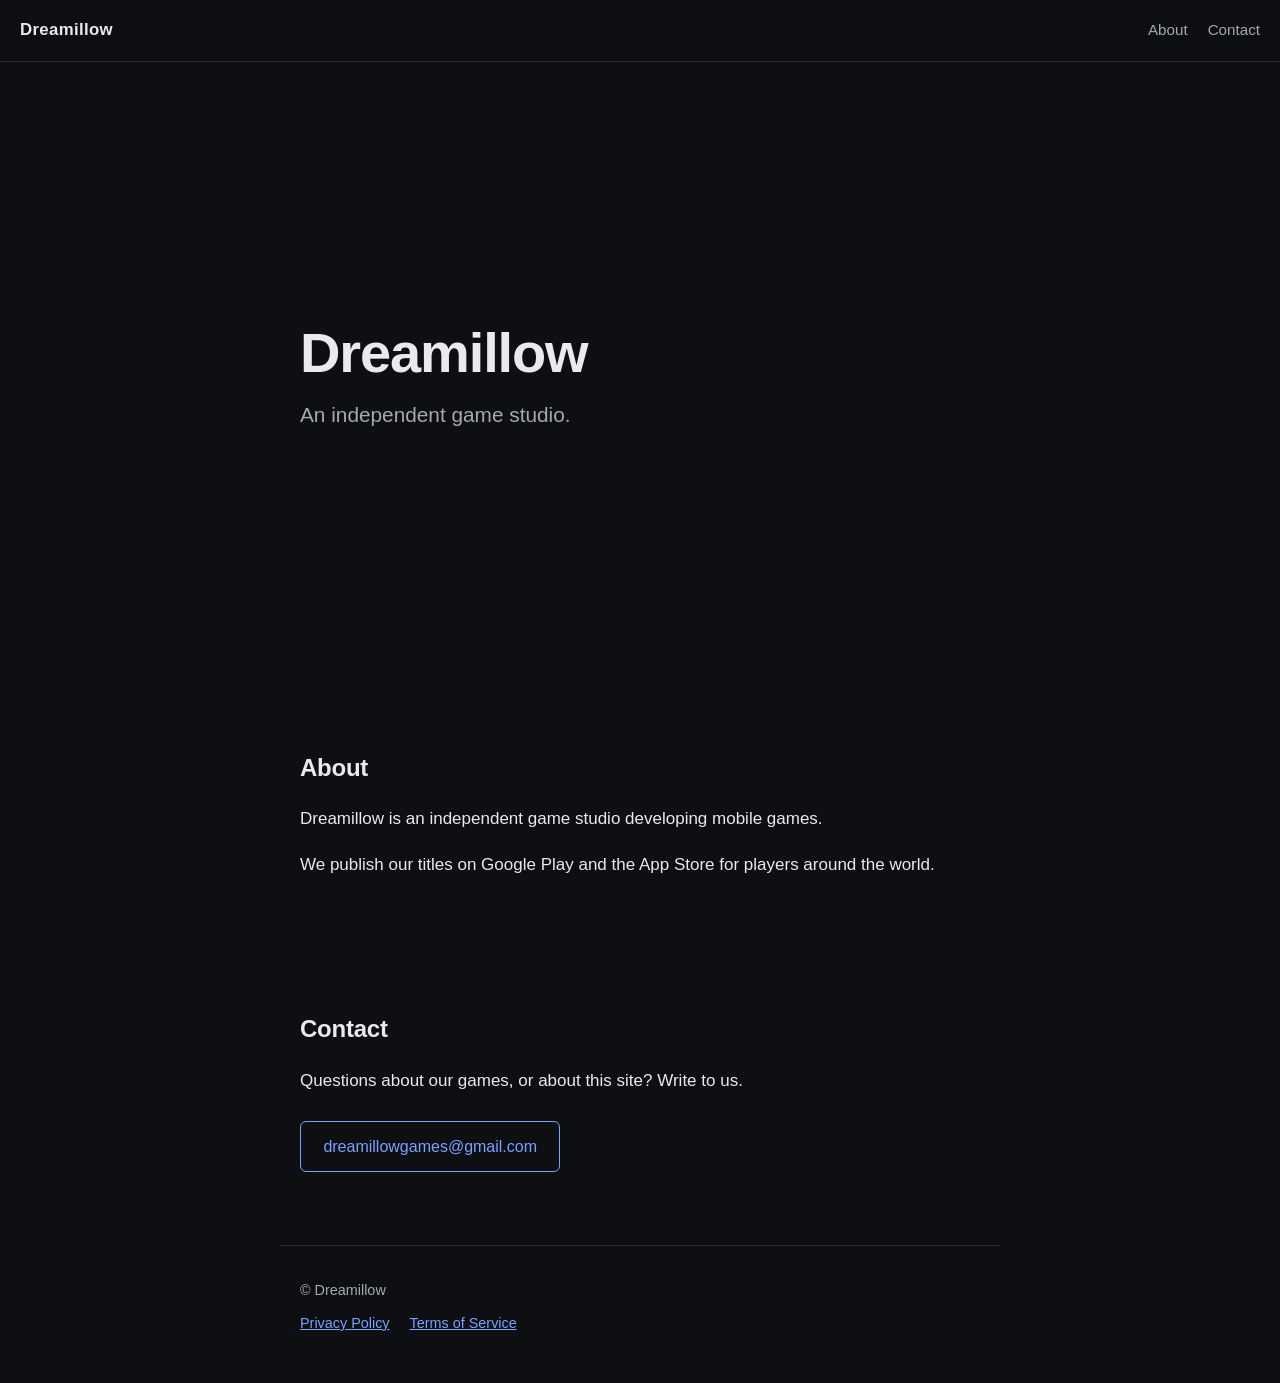
==== index.html @ 1600e008 "Add landing page, 404 page, and site checker" ====
<!DOCTYPE html>
<html lang="en">
<head>
<meta charset="utf-8">
<meta name="viewport" content="width=device-width, initial-scale=1">
<title>Dreamillow</title>
<meta name="description" content="Dreamillow is an independent game studio developing mobile games.">
<link rel="stylesheet" href="assets/style.css">
</head>
<body>

<header class="nav">
  <a class="wordmark" href="index.html">Dreamillow</a>
  <nav>
    <a href="#about">About</a>
    <a href="#contact">Contact</a>
  </nav>
</header>

<main>
  <section class="hero">
    <h1>Dreamillow</h1>
    <p>An independent game studio.</p>
  </section>

  <section class="section reveal" id="about">
    <h2>About</h2>
    <p>Dreamillow is an independent game studio developing mobile games.</p>
    <p>We publish our titles on Google Play and the App Store for players around the world.</p>
  </section>

  <section class="section reveal" id="contact">
    <h2>Contact</h2>
    <p>Questions about our games, or about this site? Write to us.</p>
    <p><a class="mail-button" href="mailto:dreamillowgames@gmail.com">dreamillowgames@gmail.com</a></p>
  </section>
</main>

<footer class="footer">
  <p>&copy; Dreamillow</p>
  <nav>
    <a href="privacy.html">Privacy Policy</a>
    <a href="terms.html">Terms of Service</a>
  </nav>
</footer>

<script src="assets/main.js"></script>
</body>
</html>
---- assets/style.css ----
:root {
  --bg: #0d0f12;
  --surface: #15181d;
  --text: #e8eaed;
  --muted: #a3a9b3;
  --accent: #7aa2ff;
  --line: #262b33;
  --measure: 720px;
}

*, *::before, *::after { box-sizing: border-box; }

html { scroll-behavior: smooth; }

body {
  margin: 0;
  background: var(--bg);
  color: var(--text);
  font-family: -apple-system, BlinkMacSystemFont, "Segoe UI", Roboto,
    "Helvetica Neue", Arial, sans-serif;
  font-size: 17px;
  line-height: 1.7;
  -webkit-text-size-adjust: 100%;
}

a { color: var(--accent); }

a:focus-visible, button:focus-visible {
  outline: 2px solid var(--accent);
  outline-offset: 3px;
}

/* ---------- nav ---------- */

.nav {
  position: sticky;
  top: 0;
  z-index: 10;
  display: flex;
  flex-wrap: wrap;
  gap: 0.5rem 1.5rem;
  align-items: baseline;
  justify-content: space-between;
  padding: 1rem 1.25rem;
  background: rgba(13, 15, 18, 0.9);
  border-bottom: 1px solid var(--line);
}

.wordmark {
  font-weight: 700;
  font-size: 1.05rem;
  letter-spacing: 0.02em;
  color: var(--text);
  text-decoration: none;
}

.nav nav { display: flex; gap: 1.25rem; }

.nav nav a {
  color: var(--muted);
  text-decoration: none;
  font-size: 0.95rem;
}

.nav nav a:hover { color: var(--text); }

/* ---------- layout ---------- */

.hero, .section, .prose {
  max-width: var(--measure);
  margin: 0 auto;
  padding: 0 1.25rem;
}

.hero {
  min-height: 70vh;
  display: flex;
  flex-direction: column;
  justify-content: center;
  padding-top: 3rem;
  padding-bottom: 3rem;
}

.hero h1 {
  margin: 0 0 0.75rem;
  font-size: clamp(2.25rem, 8vw, 3.5rem);
  line-height: 1.15;
  letter-spacing: -0.02em;
}

.hero p {
  margin: 0;
  color: var(--muted);
  font-size: clamp(1.05rem, 3.5vw, 1.3rem);
}

.section { padding-top: 3.5rem; padding-bottom: 3.5rem; }

.section h2 {
  margin: 0 0 1rem;
  font-size: 1.5rem;
  letter-spacing: -0.01em;
}

.mail-button {
  display: inline-block;
  margin-top: 0.5rem;
  padding: 0.7rem 1.4rem;
  border: 1px solid var(--accent);
  border-radius: 6px;
  color: var(--accent);
  text-decoration: none;
  font-size: 1rem;
}

.mail-button:hover { background: var(--surface); }

/* ---------- legal pages ---------- */

.prose { padding-top: 3rem; padding-bottom: 4rem; }

.prose h1 {
  font-size: 1.9rem;
  line-height: 1.25;
  margin: 0 0 2rem;
}

.prose h2 {
  font-size: 1.25rem;
  margin: 2.5rem 0 0.75rem;
  padding-top: 1.25rem;
  border-top: 1px solid var(--line);
}

.prose p { margin: 0 0 1rem; }

.prose ul { margin: 0 0 1.25rem; padding-left: 1.4rem; }

.prose li { margin-bottom: 0.4rem; }

/* ---------- footer ---------- */

.footer {
  max-width: var(--measure);
  margin: 0 auto;
  padding: 2rem 1.25rem 3rem;
  border-top: 1px solid var(--line);
  color: var(--muted);
  font-size: 0.9rem;
}

.footer p { margin: 0 0 0.5rem; }

.footer nav { display: flex; flex-wrap: wrap; gap: 1.25rem; }

/* ---------- scroll reveal ---------- */
/* Hidden only when main.js has run, so no-JS visitors still see everything. */

.js .reveal {
  opacity: 0;
  transform: translateY(16px);
  transition: opacity 0.5s ease, transform 0.5s ease;
}

.js .reveal.is-visible {
  opacity: 1;
  transform: none;
}

@media (prefers-reduced-motion: reduce) {
  html { scroll-behavior: auto; }
  .js .reveal {
    opacity: 1;
    transform: none;
    transition: none;
  }
}
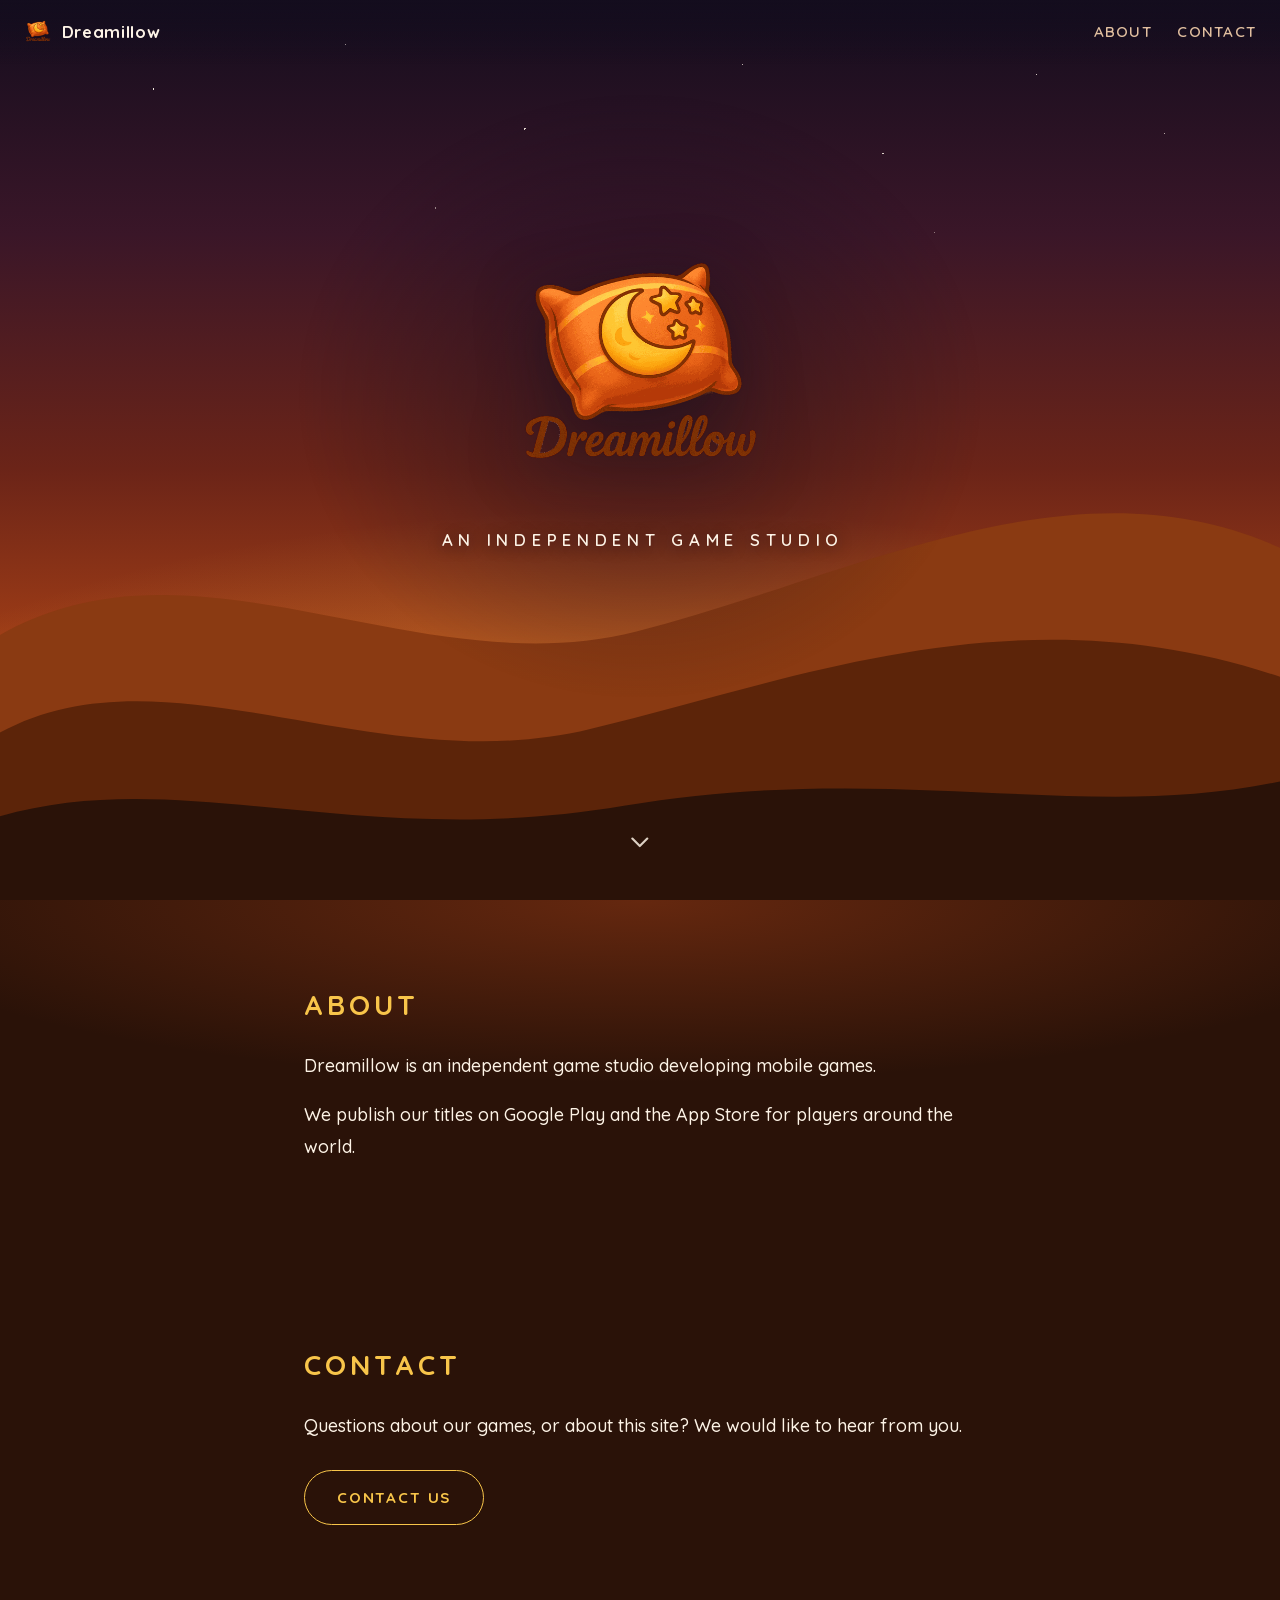
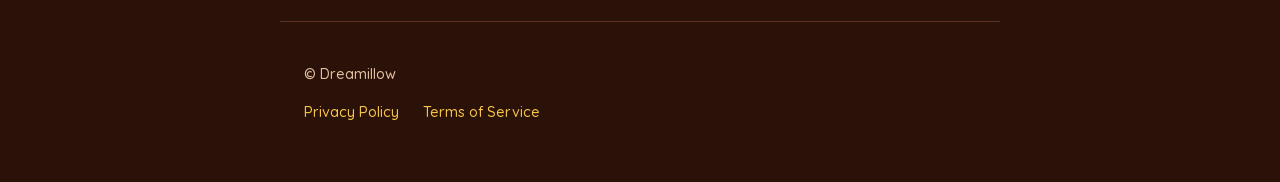
==== commit 75c56361: "Redesign the site around the Dreamillow logo Replace the cold dark theme with a warm dusk palette sa" ====
--- a/index.html
+++ b/index.html
@@ -5,13 +5,20 @@
 <meta name="viewport" content="width=device-width, initial-scale=1">
 <title>Dreamillow</title>
 <meta name="description" content="Dreamillow is an independent game studio developing mobile games.">
-<link rel="stylesheet" href="assets/style.css">
+<meta name="theme-color" content="#140d1e">
+<link rel="icon" href="/assets/icon.png" type="image/png">
+<link rel="apple-touch-icon" href="/assets/dreamillow.png">
+<link rel="preload" href="/assets/fonts/quicksand-latin.woff2" as="font" type="font/woff2" crossorigin>
+<link rel="stylesheet" href="/assets/style.css">
 </head>
 <body>
 
 <header class="nav">
-  <a class="wordmark" href="index.html">Dreamillow</a>
-  <nav>
+  <a class="wordmark" href="/index.html">
+    <img src="/assets/icon.png" alt="" width="28" height="28">
+    <span>Dreamillow</span>
+  </a>
+  <nav aria-label="Main">
     <a href="#about">About</a>
     <a href="#contact">Contact</a>
   </nav>
@@ -19,31 +26,62 @@
 
 <main>
   <section class="hero">
-    <h1>Dreamillow</h1>
-    <p>An independent game studio.</p>
+    <div class="sky" aria-hidden="true"></div>
+
+    <div class="dunes" aria-hidden="true">
+      <div class="dune dune-far" data-speed="0.10">
+        <svg viewBox="0 0 1440 320" preserveAspectRatio="none" focusable="false">
+          <path d="M0,168 C220,104 470,198 716,166 C962,134 1206,64 1440,118 L1440,320 L0,320 Z"/>
+        </svg>
+      </div>
+      <div class="dune dune-mid" data-speed="0.20">
+        <svg viewBox="0 0 1440 320" preserveAspectRatio="none" focusable="false">
+          <path d="M0,224 C186,172 424,252 664,222 C904,192 1148,142 1440,192 L1440,320 L0,320 Z"/>
+        </svg>
+      </div>
+      <div class="dune dune-near" data-speed="0.34">
+        <svg viewBox="0 0 1440 320" preserveAspectRatio="none" focusable="false">
+          <path d="M0,272 C204,242 402,292 702,266 C1002,240 1222,276 1440,252 L1440,320 L0,320 Z"/>
+        </svg>
+      </div>
+    </div>
+
+    <div class="hero-inner">
+      <h1><img class="hero-logo" src="/assets/dreamillow.png" alt="Dreamillow" width="512" height="512"></h1>
+      <p class="tagline">An independent game studio</p>
+    </div>
+
+    <a class="scroll-cue" href="#about" aria-label="Scroll to About">
+      <svg viewBox="0 0 24 24" aria-hidden="true" focusable="false">
+        <path d="M5 9l7 7 7-7" fill="none" stroke="currentColor" stroke-width="2"
+              stroke-linecap="round" stroke-linejoin="round"/>
+      </svg>
+    </a>
   </section>
 
-  <section class="section reveal" id="about">
-    <h2>About</h2>
-    <p>Dreamillow is an independent game studio developing mobile games.</p>
-    <p>We publish our titles on Google Play and the App Store for players around the world.</p>
-  </section>
+  <div class="ground">
+    <section class="section reveal" id="about">
+      <h2>About</h2>
+      <p>Dreamillow is an independent game studio developing mobile games.</p>
+      <p>We publish our titles on Google Play and the App Store for players around the world.</p>
+    </section>
 
-  <section class="section reveal" id="contact">
-    <h2>Contact</h2>
-    <p>Questions about our games, or about this site? Write to us.</p>
-    <p><a class="mail-button" href="mailto:dreamillowgames@gmail.com">dreamillowgames@gmail.com</a></p>
-  </section>
+    <section class="section reveal" id="contact">
+      <h2>Contact</h2>
+      <p>Questions about our games, or about this site? We would like to hear from you.</p>
+      <p><a class="mail-button" href="mailto:dreamillowgames@gmail.com">Contact us</a></p>
+    </section>
+  </div>
 </main>
 
 <footer class="footer">
   <p>&copy; Dreamillow</p>
-  <nav>
-    <a href="privacy.html">Privacy Policy</a>
-    <a href="terms.html">Terms of Service</a>
+  <nav aria-label="Legal">
+    <a href="/privacy.html">Privacy Policy</a>
+    <a href="/terms.html">Terms of Service</a>
   </nav>
 </footer>
 
-<script src="assets/main.js"></script>
+<script src="/assets/main.js"></script>
 </body>
 </html>
--- a/assets/style.css
+++ b/assets/style.css
@@ -1,165 +1,409 @@
+/* Quicksand — SIL Open Font License 1.1, see assets/fonts/OFL.txt
+   Variable latin subset: one file covers every weight we use. */
+@font-face {
+  font-family: "Quicksand";
+  font-style: normal;
+  font-weight: 300 700;
+  font-display: swap;
+  src: url("/assets/fonts/quicksand-latin.woff2") format("woff2");
+  unicode-range: U+0000-00FF, U+0131, U+0152-0153, U+02BB-02BC, U+02C6, U+02DA,
+    U+02DC, U+0304, U+0308, U+0329, U+2000-206F, U+20AC, U+2122, U+2191, U+2193,
+    U+2212, U+2215, U+FEFF, U+FFFD;
+}
+
 :root {
-  --bg: #0d0f12;
-  --surface: #15181d;
-  --text: #e8eaed;
-  --muted: #a3a9b3;
-  --accent: #7aa2ff;
-  --line: #262b33;
+  /* dusk palette, sampled from the logo */
+  --night: #140d1e;
+  --dusk: #3a1628;
+  --ember: #a03d16;
+  --flame: #e8722b;
+  --amber: #f8c54a;
+
+  --deep: #2a1208;
+  --surface: #3a1a0d;
+  --line: #5c3320;
+
+  --sand: #fdf3e6;
+  --muted: #e2c0a0;
+
+  --dune-far: #8a3a12;
+  --dune-mid: #5c2409;
+  --dune-near: #2a1208;
+
   --measure: 720px;
+  --nav-h: 4rem;
 }
 
 *, *::before, *::after { box-sizing: border-box; }
 
-html { scroll-behavior: smooth; }
+html {
+  scroll-behavior: smooth;
+  background: var(--night);
+}
 
 body {
   margin: 0;
-  background: var(--bg);
-  color: var(--text);
-  font-family: -apple-system, BlinkMacSystemFont, "Segoe UI", Roboto,
+  background: var(--deep);
+  color: var(--sand);
+  font-family: "Quicksand", -apple-system, BlinkMacSystemFont, "Segoe UI", Roboto,
     "Helvetica Neue", Arial, sans-serif;
-  font-size: 17px;
-  line-height: 1.7;
+  font-size: 18px;
+  font-weight: 500;
+  line-height: 1.8;
   -webkit-text-size-adjust: 100%;
-}
-
-a { color: var(--accent); }
-
-a:focus-visible, button:focus-visible {
-  outline: 2px solid var(--accent);
+  overflow-x: hidden;
+}
+
+a { color: var(--amber); }
+
+a:focus-visible,
+button:focus-visible,
+.table-wrap:focus-visible {
+  outline: 2px solid var(--amber);
   outline-offset: 3px;
-}
+  border-radius: 4px;
+}
+
+img { max-width: 100%; height: auto; }
 
 /* ---------- nav ---------- */
 
 .nav {
-  position: sticky;
+  position: fixed;
   top: 0;
+  left: 0;
+  right: 0;
   z-index: 10;
   display: flex;
   flex-wrap: wrap;
   gap: 0.5rem 1.5rem;
-  align-items: baseline;
+  align-items: center;
   justify-content: space-between;
-  padding: 1rem 1.25rem;
-  background: rgba(13, 15, 18, 0.9);
-  border-bottom: 1px solid var(--line);
+  min-height: var(--nav-h);
+  padding: 0.75rem 1.5rem;
+  background: linear-gradient(to bottom, rgba(20, 13, 30, 0.92), rgba(20, 13, 30, 0));
 }
 
 .wordmark {
+  display: inline-flex;
+  align-items: center;
+  gap: 0.6rem;
   font-weight: 700;
   font-size: 1.05rem;
-  letter-spacing: 0.02em;
-  color: var(--text);
+  letter-spacing: 0.04em;
+  color: var(--sand);
   text-decoration: none;
 }
 
-.nav nav { display: flex; gap: 1.25rem; }
+.wordmark img { width: 28px; height: 28px; }
+
+.nav nav { display: flex; gap: 1.6rem; }
 
 .nav nav a {
   color: var(--muted);
   text-decoration: none;
   font-size: 0.95rem;
-}
-
-.nav nav a:hover { color: var(--text); }
-
-/* ---------- layout ---------- */
-
-.hero, .section, .prose {
+  font-weight: 600;
+  letter-spacing: 0.08em;
+  text-transform: uppercase;
+  transition: color 0.25s ease;
+}
+
+.nav nav a:hover { color: var(--sand); }
+
+/* ---------- hero ---------- */
+
+.hero {
+  position: relative;
+  min-height: 100vh;
+  min-height: 100svh;
+  display: flex;
+  flex-direction: column;
+  align-items: center;
+  justify-content: center;
+  overflow: hidden;
+  isolation: isolate;
+}
+
+.sky {
+  position: absolute;
+  inset: 0;
+  z-index: -2;
+  background:
+    radial-gradient(120% 70% at 50% 100%, rgba(248, 197, 74, 0.55) 0%, rgba(248, 197, 74, 0) 62%),
+    linear-gradient(to bottom,
+      var(--night) 0%,
+      var(--dusk) 26%,
+      #6b2418 52%,
+      var(--ember) 72%,
+      var(--flame) 88%,
+      var(--amber) 100%);
+}
+
+/* stars: fixed positions, confined to the dark upper sky */
+.sky::before {
+  content: "";
+  position: absolute;
+  inset: 0 0 45% 0;
+  background-image:
+    radial-gradient(1.6px 1.6px at 12% 18%, rgba(253, 243, 230, 0.95) 50%, transparent 51%),
+    radial-gradient(1.3px 1.3px at 27% 9%, rgba(253, 243, 230, 0.75) 50%, transparent 51%),
+    radial-gradient(1.8px 1.8px at 41% 26%, rgba(253, 243, 230, 0.9) 50%, transparent 51%),
+    radial-gradient(1.2px 1.2px at 58% 13%, rgba(253, 243, 230, 0.7) 50%, transparent 51%),
+    radial-gradient(1.7px 1.7px at 69% 31%, rgba(253, 243, 230, 0.85) 50%, transparent 51%),
+    radial-gradient(1.4px 1.4px at 81% 15%, rgba(253, 243, 230, 0.8) 50%, transparent 51%),
+    radial-gradient(1.1px 1.1px at 91% 27%, rgba(253, 243, 230, 0.65) 50%, transparent 51%),
+    radial-gradient(1.5px 1.5px at 34% 42%, rgba(253, 243, 230, 0.55) 50%, transparent 51%),
+    radial-gradient(1.2px 1.2px at 73% 47%, rgba(253, 243, 230, 0.45) 50%, transparent 51%);
+  -webkit-mask-image: linear-gradient(to bottom, #000 55%, transparent 100%);
+  mask-image: linear-gradient(to bottom, #000 55%, transparent 100%);
+  animation: twinkle 6s ease-in-out infinite alternate;
+}
+
+@keyframes twinkle {
+  from { opacity: 0.55; }
+  to { opacity: 1; }
+}
+
+.dunes {
+  position: absolute;
+  inset: auto 0 0 0;
+  z-index: -1;
+  height: 62%;
+  pointer-events: none;
+}
+
+.dune {
+  position: absolute;
+  inset: 0;
+  will-change: transform;
+}
+
+.dune svg { position: absolute; inset: 0; width: 100%; height: 100%; }
+
+.dune-far svg path { fill: var(--dune-far); }
+.dune-mid svg path { fill: var(--dune-mid); }
+.dune-near svg path { fill: var(--dune-near); }
+
+.hero-inner {
+  position: relative;
+  text-align: center;
+  padding: 0 1.5rem;
+  margin-bottom: 12vh;
+}
+
+/* Soft vignette behind the hero copy. The sky brightens towards the horizon,
+   so without this the tagline's contrast depends on viewport height. */
+.hero-inner::before {
+  content: "";
+  position: absolute;
+  left: 50%;
+  top: 50%;
+  width: 150%;
+  height: 190%;
+  transform: translate(-50%, -50%);
+  background: radial-gradient(closest-side, rgba(20, 13, 30, 0.5) 0%, rgba(20, 13, 30, 0) 100%);
+  z-index: -1;
+  pointer-events: none;
+}
+
+.hero h1 { margin: 0; line-height: 0; }
+
+.hero-logo {
+  width: min(62vw, 268px);
+  height: auto;
+  filter: drop-shadow(0 12px 32px rgba(20, 13, 30, 0.45));
+}
+
+.tagline {
+  margin: 1.25rem 0 0;
+  font-size: clamp(0.85rem, 2.6vw, 1.05rem);
+  font-weight: 600;
+  letter-spacing: 0.34em;
+  text-indent: 0.34em;
+  text-transform: uppercase;
+  color: var(--sand);
+  text-shadow: 0 2px 14px rgba(20, 13, 30, 0.6);
+}
+
+.scroll-cue {
+  position: absolute;
+  bottom: 2.25rem;
+  left: 50%;
+  transform: translateX(-50%);
+  width: 2.75rem;
+  height: 2.75rem;
+  display: grid;
+  place-items: center;
+  color: var(--sand);
+  opacity: 0.85;
+  animation: bob 2.6s ease-in-out infinite;
+}
+
+.scroll-cue svg { width: 1.6rem; height: 1.6rem; }
+
+@keyframes bob {
+  0%, 100% { transform: translate(-50%, 0); }
+  50% { transform: translate(-50%, 7px); }
+}
+
+/* ---------- ground ---------- */
+
+.ground {
+  position: relative;
+  background: var(--deep);
+}
+
+.ground::before {
+  content: "";
+  position: absolute;
+  inset: 0 0 auto 0;
+  height: 260px;
+  background: radial-gradient(90% 100% at 50% 0%, rgba(160, 61, 22, 0.5) 0%, rgba(42, 18, 8, 0) 70%);
+  pointer-events: none;
+}
+
+.section, .prose {
+  position: relative;
   max-width: var(--measure);
   margin: 0 auto;
-  padding: 0 1.25rem;
-}
-
-.hero {
-  min-height: 70vh;
-  display: flex;
-  flex-direction: column;
-  justify-content: center;
-  padding-top: 3rem;
-  padding-bottom: 3rem;
-}
-
-.hero h1 {
-  margin: 0 0 0.75rem;
-  font-size: clamp(2.25rem, 8vw, 3.5rem);
-  line-height: 1.15;
-  letter-spacing: -0.02em;
-}
-
-.hero p {
-  margin: 0;
-  color: var(--muted);
-  font-size: clamp(1.05rem, 3.5vw, 1.3rem);
-}
-
-.section { padding-top: 3.5rem; padding-bottom: 3.5rem; }
+  padding: 0 1.5rem;
+}
+
+.section {
+  padding-top: 5rem;
+  padding-bottom: 5rem;
+  scroll-margin-top: var(--nav-h);
+}
 
 .section h2 {
-  margin: 0 0 1rem;
-  font-size: 1.5rem;
-  letter-spacing: -0.01em;
-}
+  margin: 0 0 1.25rem;
+  font-size: clamp(1.4rem, 4.5vw, 1.75rem);
+  font-weight: 700;
+  letter-spacing: 0.14em;
+  text-transform: uppercase;
+  color: var(--amber);
+}
+
+.section p { margin: 0 0 1rem; }
 
 .mail-button {
   display: inline-block;
-  margin-top: 0.5rem;
-  padding: 0.7rem 1.4rem;
-  border: 1px solid var(--accent);
-  border-radius: 6px;
-  color: var(--accent);
+  margin-top: 0.75rem;
+  padding: 0.8rem 2rem;
+  border: 1px solid var(--amber);
+  border-radius: 999px;
+  color: var(--amber);
   text-decoration: none;
-  font-size: 1rem;
-}
-
-.mail-button:hover { background: var(--surface); }
+  font-weight: 700;
+  font-size: 0.95rem;
+  letter-spacing: 0.12em;
+  text-transform: uppercase;
+  transition: background-color 0.25s ease, color 0.25s ease;
+}
+
+.mail-button:hover {
+  background: var(--amber);
+  color: var(--deep);
+}
 
 /* ---------- legal pages ---------- */
 
-.prose { padding-top: 3rem; padding-bottom: 4rem; }
+.prose {
+  padding-top: calc(var(--nav-h) + 3rem);
+  padding-bottom: 5rem;
+}
 
 .prose h1 {
-  font-size: 1.9rem;
-  line-height: 1.25;
-  margin: 0 0 2rem;
+  font-size: clamp(1.6rem, 5vw, 2.1rem);
+  font-weight: 700;
+  line-height: 1.3;
+  letter-spacing: 0.02em;
+  margin: 0 0 2.5rem;
+  color: var(--amber);
 }
 
 .prose h2 {
-  font-size: 1.25rem;
-  margin: 2.5rem 0 0.75rem;
-  padding-top: 1.25rem;
+  font-size: 1.2rem;
+  font-weight: 700;
+  letter-spacing: 0.06em;
+  margin: 2.75rem 0 0.85rem;
+  padding-top: 1.5rem;
   border-top: 1px solid var(--line);
-}
-
-.prose p { margin: 0 0 1rem; }
-
-.prose ul { margin: 0 0 1.25rem; padding-left: 1.4rem; }
-
-.prose li { margin-bottom: 0.4rem; }
+  color: var(--amber);
+}
+
+.prose p { margin: 0 0 1.1rem; }
+
+.prose ul { margin: 0 0 1.4rem; padding-left: 1.5rem; }
+
+.prose li { margin-bottom: 0.5rem; }
+
+/* ---------- age table ---------- */
+
+.table-wrap {
+  overflow-x: auto;
+  margin: 0 0 1.6rem;
+  border: 1px solid var(--line);
+  border-radius: 10px;
+  background: var(--surface);
+}
+
+.table-wrap table {
+  border-collapse: collapse;
+  width: 100%;
+  font-size: 0.95rem;
+  white-space: nowrap;
+}
+
+.table-wrap caption {
+  padding: 0.85rem 1rem;
+  text-align: left;
+  font-weight: 700;
+  color: var(--muted);
+  border-bottom: 1px solid var(--line);
+}
+
+.table-wrap th,
+.table-wrap td {
+  padding: 0.6rem 1rem;
+  text-align: left;
+  border-bottom: 1px solid var(--line);
+}
+
+.table-wrap thead th { color: var(--amber); font-weight: 700; }
+
+.table-wrap tbody th { font-weight: 500; }
+
+.table-wrap tr:last-child th,
+.table-wrap tr:last-child td { border-bottom: 0; }
 
 /* ---------- footer ---------- */
 
 .footer {
   max-width: var(--measure);
   margin: 0 auto;
-  padding: 2rem 1.25rem 3rem;
+  padding: 2.5rem 1.5rem 3.5rem;
   border-top: 1px solid var(--line);
   color: var(--muted);
   font-size: 0.9rem;
 }
 
-.footer p { margin: 0 0 0.5rem; }
-
-.footer nav { display: flex; flex-wrap: wrap; gap: 1.25rem; }
-
-/* ---------- scroll reveal ---------- */
-/* Hidden only when main.js has run, so no-JS visitors still see everything. */
+.footer p { margin: 0 0 0.75rem; }
+
+.footer nav { display: flex; flex-wrap: wrap; gap: 1.5rem; }
+
+.footer nav a { text-decoration: none; }
+
+.footer nav a:hover { text-decoration: underline; }
+
+/* ---------- scroll reveal ----------
+   Hidden only when main.js has run, so no-JS visitors still see everything. */
 
 .js .reveal {
   opacity: 0;
-  transform: translateY(16px);
-  transition: opacity 0.5s ease, transform 0.5s ease;
+  transform: translateY(18px);
+  transition: opacity 0.6s ease, transform 0.6s ease;
 }
 
 .js .reveal.is-visible {
@@ -169,9 +413,13 @@
 
 @media (prefers-reduced-motion: reduce) {
   html { scroll-behavior: auto; }
+
   .js .reveal {
     opacity: 1;
     transform: none;
     transition: none;
   }
-}
+
+  .sky::before,
+  .scroll-cue { animation: none; }
+}
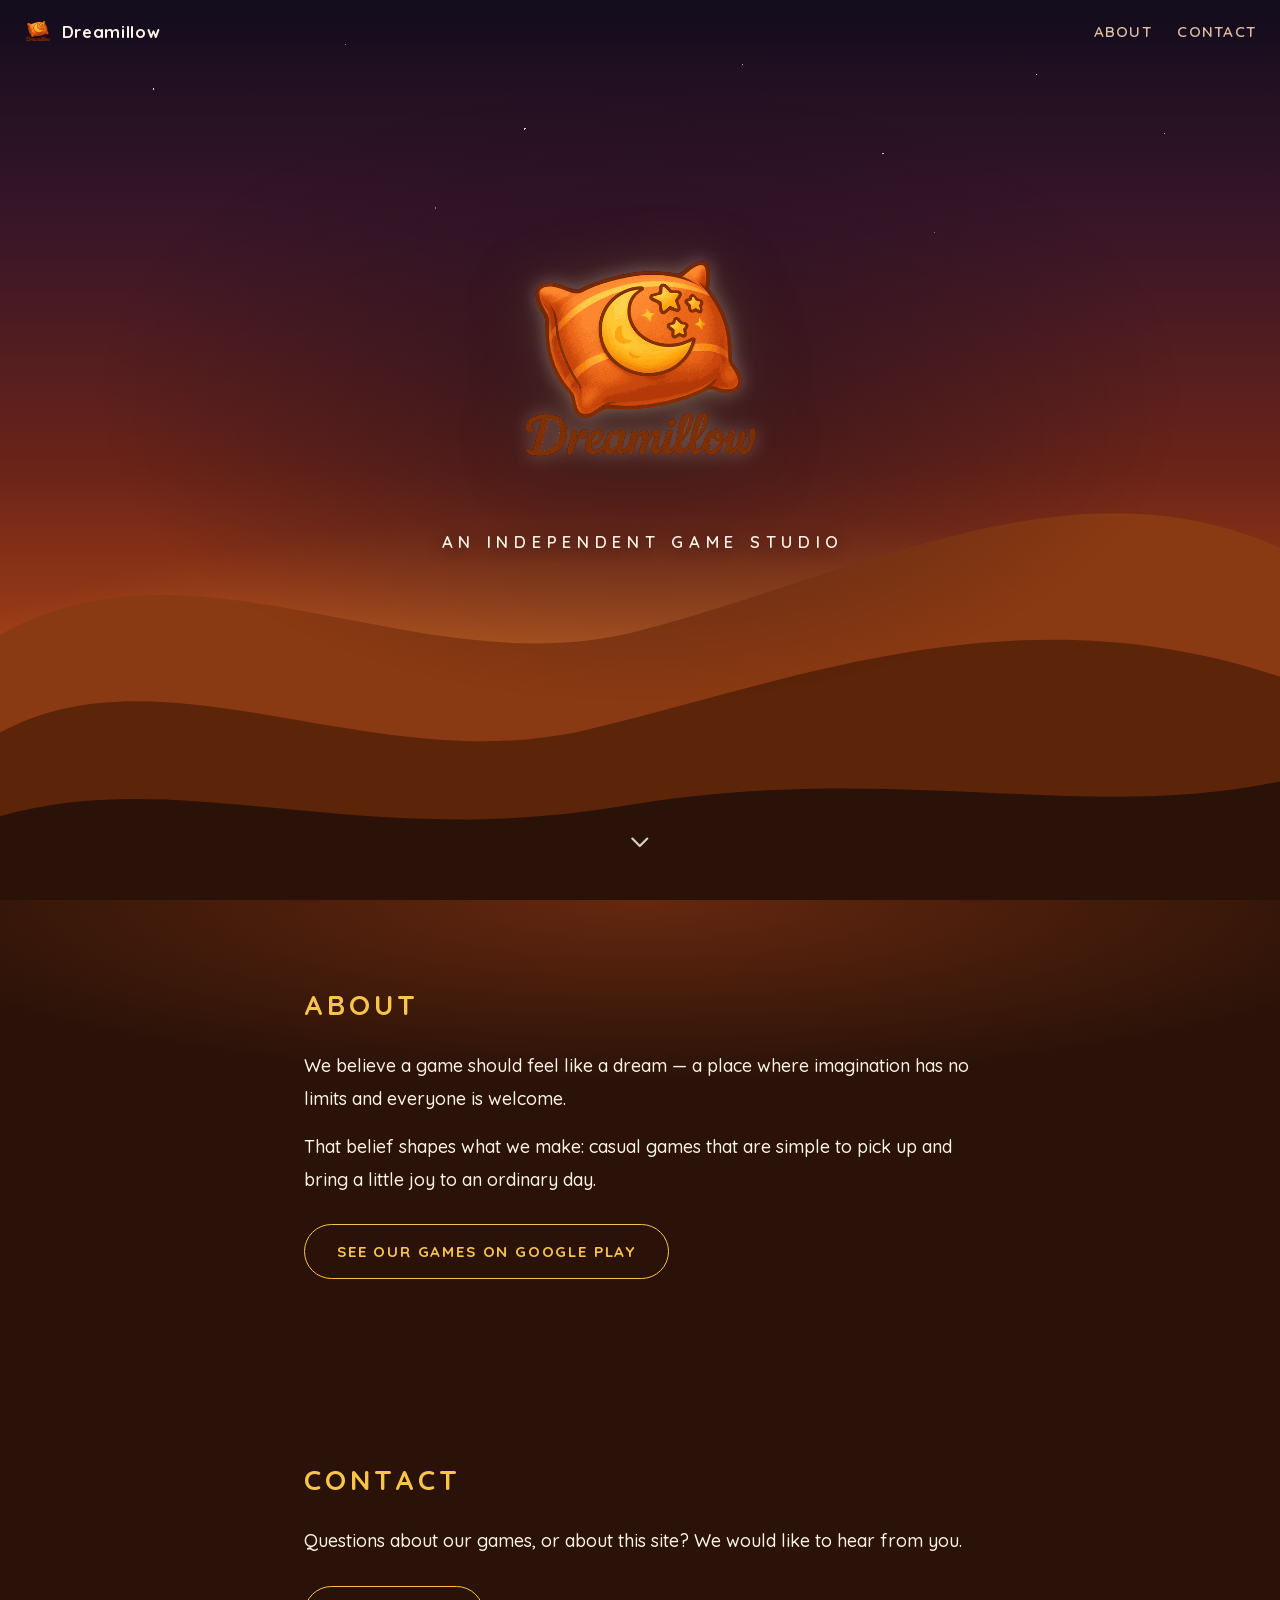
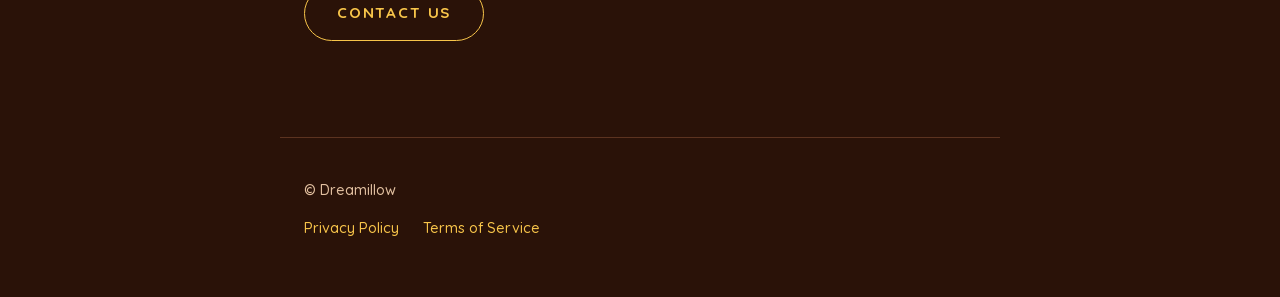
==== commit e4430bfe: "Link the Google Play developer page from About Rewrite the About copy around what the studio is actu" ====
--- a/index.html
+++ b/index.html
@@ -4,7 +4,7 @@
 <meta charset="utf-8">
 <meta name="viewport" content="width=device-width, initial-scale=1">
 <title>Dreamillow</title>
-<meta name="description" content="Dreamillow is an independent game studio developing mobile games.">
+<meta name="description" content="Dreamillow is an independent game studio making casual games where imagination has no limits and everyone is welcome.">
 <meta name="theme-color" content="#140d1e">
 <link rel="icon" href="/assets/icon.png" type="image/png">
 <link rel="apple-touch-icon" href="/assets/dreamillow.png">
@@ -62,14 +62,17 @@
   <div class="ground">
     <section class="section reveal" id="about">
       <h2>About</h2>
-      <p>Dreamillow is an independent game studio developing mobile games.</p>
-      <p>We publish our titles on Google Play and the App Store for players around the world.</p>
+      <p>We believe a game should feel like a dream &mdash; a place where imagination
+        has no limits and everyone is welcome.</p>
+      <p>That belief shapes what we make: casual games that are simple to pick up
+        and bring a little joy to an ordinary day.</p>
+      <p><a class="pill-button" href="https://play.google.com/store/apps/dev?id=8315990419131037294">See our games on Google Play</a></p>
     </section>
 
     <section class="section reveal" id="contact">
       <h2>Contact</h2>
       <p>Questions about our games, or about this site? We would like to hear from you.</p>
-      <p><a class="mail-button" href="mailto:dreamillowgames@gmail.com">Contact us</a></p>
+      <p><a class="pill-button" href="mailto:dreamillowgames@gmail.com">Contact us</a></p>
     </section>
   </div>
 </main>
--- a/assets/style.css
+++ b/assets/style.css
@@ -38,7 +38,9 @@
 
 html {
   scroll-behavior: smooth;
-  background: var(--night);
+  /* Matches the ground, which is what shows through on overscroll and below
+     the body box. The hero paints its own night sky on top. */
+  background: var(--deep);
 }
 
 body {
@@ -187,6 +189,8 @@
 
 .hero-inner {
   position: relative;
+  width: 100%;
+  max-width: var(--measure);
   text-align: center;
   padding: 0 1.5rem;
   margin-bottom: 12vh;
@@ -212,18 +216,32 @@
 .hero-logo {
   width: min(62vw, 268px);
   height: auto;
-  filter: drop-shadow(0 12px 32px rgba(20, 13, 30, 0.45));
+  /* The logo's wordmark is dark brown, so it needs a light halo to separate
+     from the night sky. The dark shadow underneath keeps it grounded. */
+  filter:
+    drop-shadow(0 0 9px rgba(253, 243, 230, 0.3))
+    drop-shadow(0 0 28px rgba(248, 197, 74, 0.2))
+    drop-shadow(0 12px 32px rgba(20, 13, 30, 0.45));
 }
 
 .tagline {
-  margin: 1.25rem 0 0;
-  font-size: clamp(0.85rem, 2.6vw, 1.05rem);
+  margin: 1.5rem auto 0;
+  max-width: 100%;
+  font-size: clamp(0.8rem, 2.6vw, 1.05rem);
   font-weight: 600;
   letter-spacing: 0.34em;
   text-indent: 0.34em;
   text-transform: uppercase;
   color: var(--sand);
   text-shadow: 0 2px 14px rgba(20, 13, 30, 0.6);
+  overflow-wrap: break-word;
+}
+
+@media (max-width: 30rem) {
+  .tagline {
+    letter-spacing: 0.18em;
+    text-indent: 0.18em;
+  }
 }
 
 .scroll-cue {
@@ -287,7 +305,7 @@
 
 .section p { margin: 0 0 1rem; }
 
-.mail-button {
+.pill-button {
   display: inline-block;
   margin-top: 0.75rem;
   padding: 0.8rem 2rem;
@@ -302,7 +320,7 @@
   transition: background-color 0.25s ease, color 0.25s ease;
 }
 
-.mail-button:hover {
+.pill-button:hover {
   background: var(--amber);
   color: var(--deep);
 }
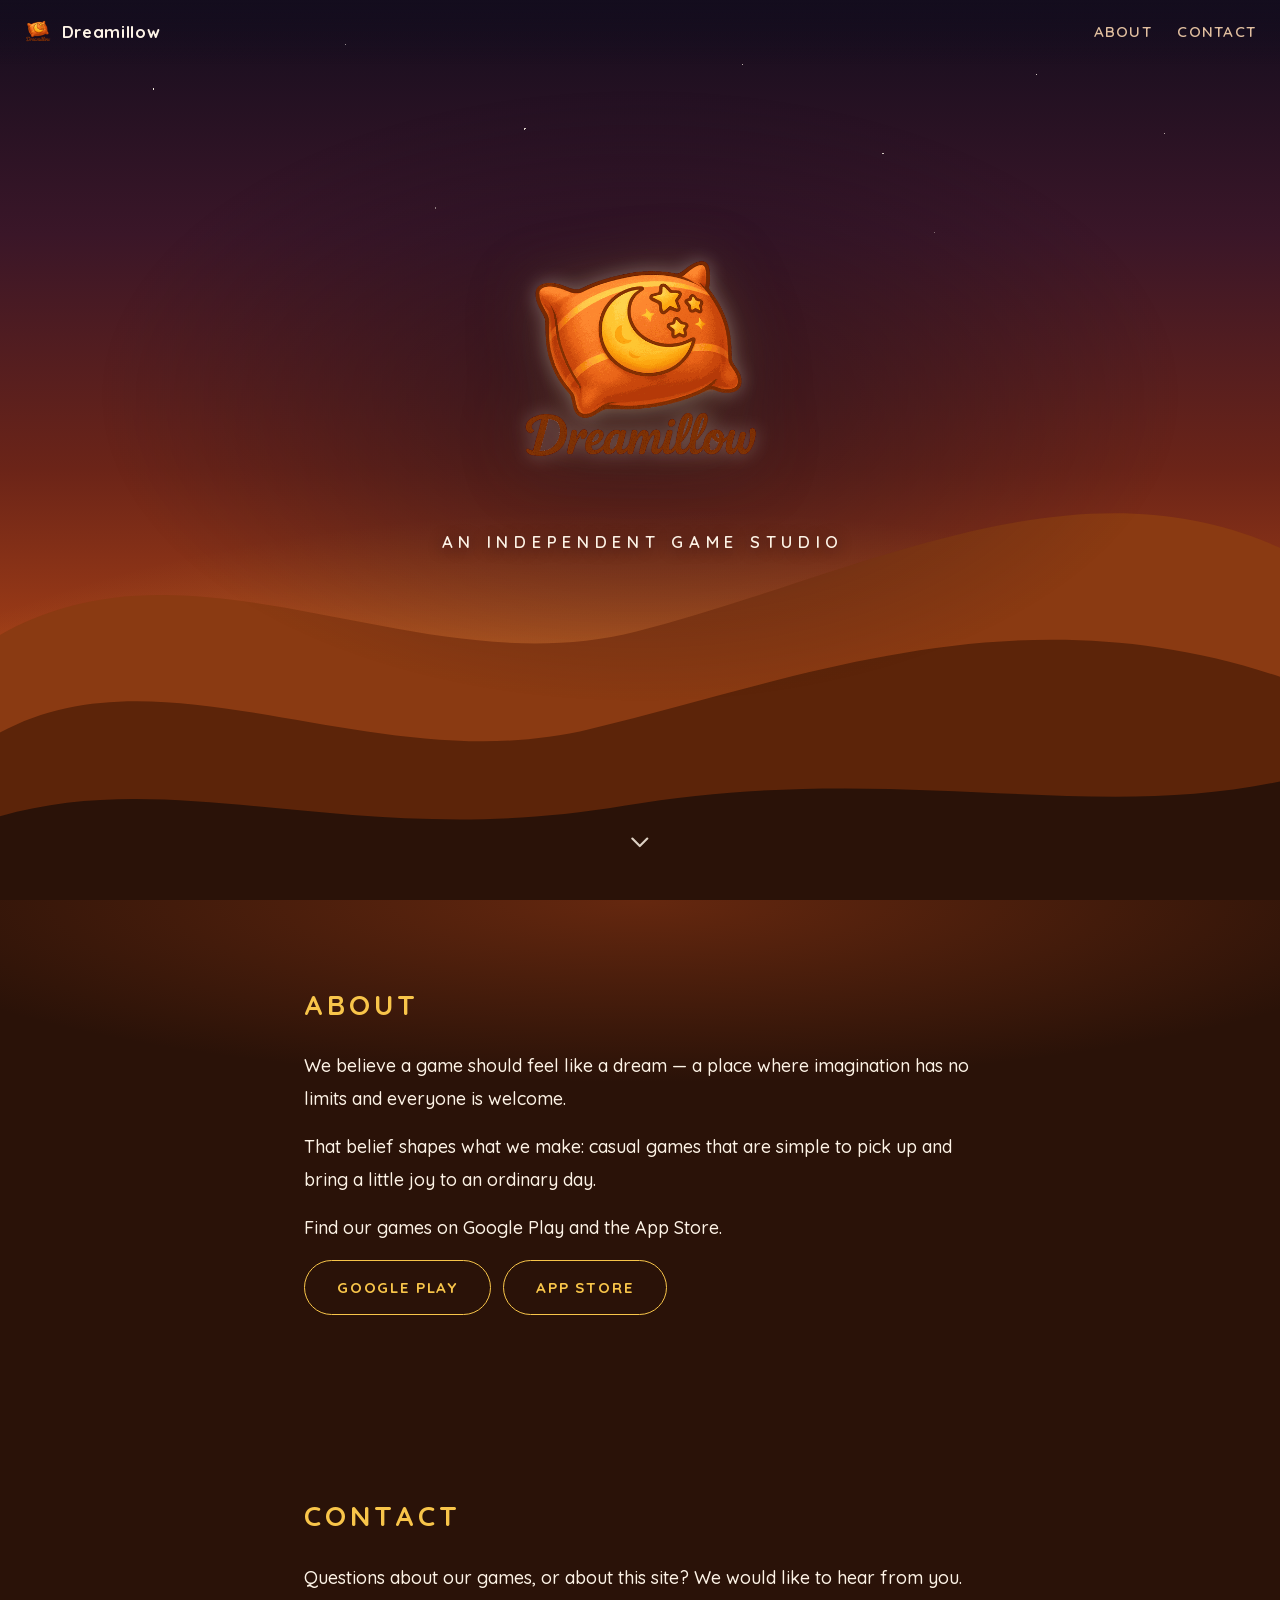
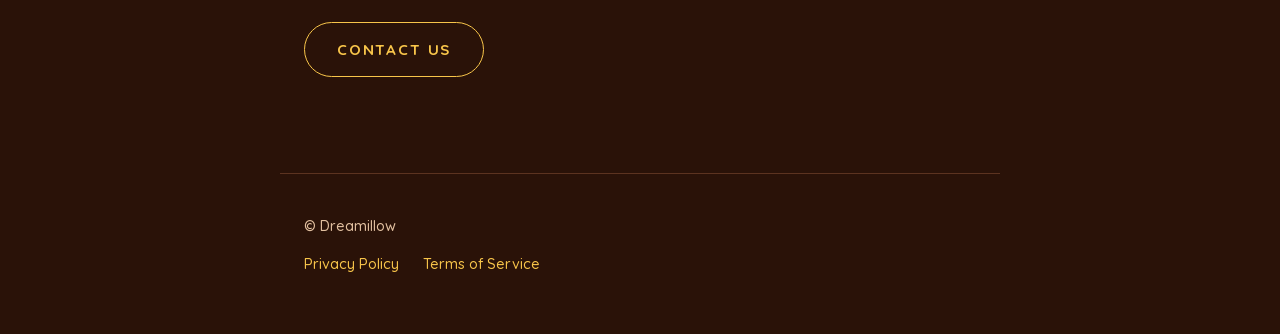
==== commit 799ab251: "Link the App Store developer page next to Google Play Show both stores as a pair of buttons in About" ====
--- a/index.html
+++ b/index.html
@@ -66,7 +66,11 @@
         has no limits and everyone is welcome.</p>
       <p>That belief shapes what we make: casual games that are simple to pick up
         and bring a little joy to an ordinary day.</p>
-      <p><a class="pill-button" href="https://play.google.com/store/apps/dev?id=8315990419131037294">See our games on Google Play</a></p>
+      <p>Find our games on Google Play and the App Store.</p>
+      <p class="store-links">
+        <a class="pill-button" href="https://play.google.com/store/apps/dev?id=8315990419131037294">Google Play</a>
+        <a class="pill-button" href="https://apps.apple.com/developer/id1828853316">App Store</a>
+      </p>
     </section>
 
     <section class="section reveal" id="contact">
--- a/assets/style.css
+++ b/assets/style.css
@@ -325,6 +325,14 @@
   color: var(--deep);
 }
 
+.store-links {
+  display: flex;
+  flex-wrap: wrap;
+  gap: 0.75rem;
+}
+
+.store-links .pill-button { margin-top: 0; }
+
 /* ---------- legal pages ---------- */
 
 .prose {
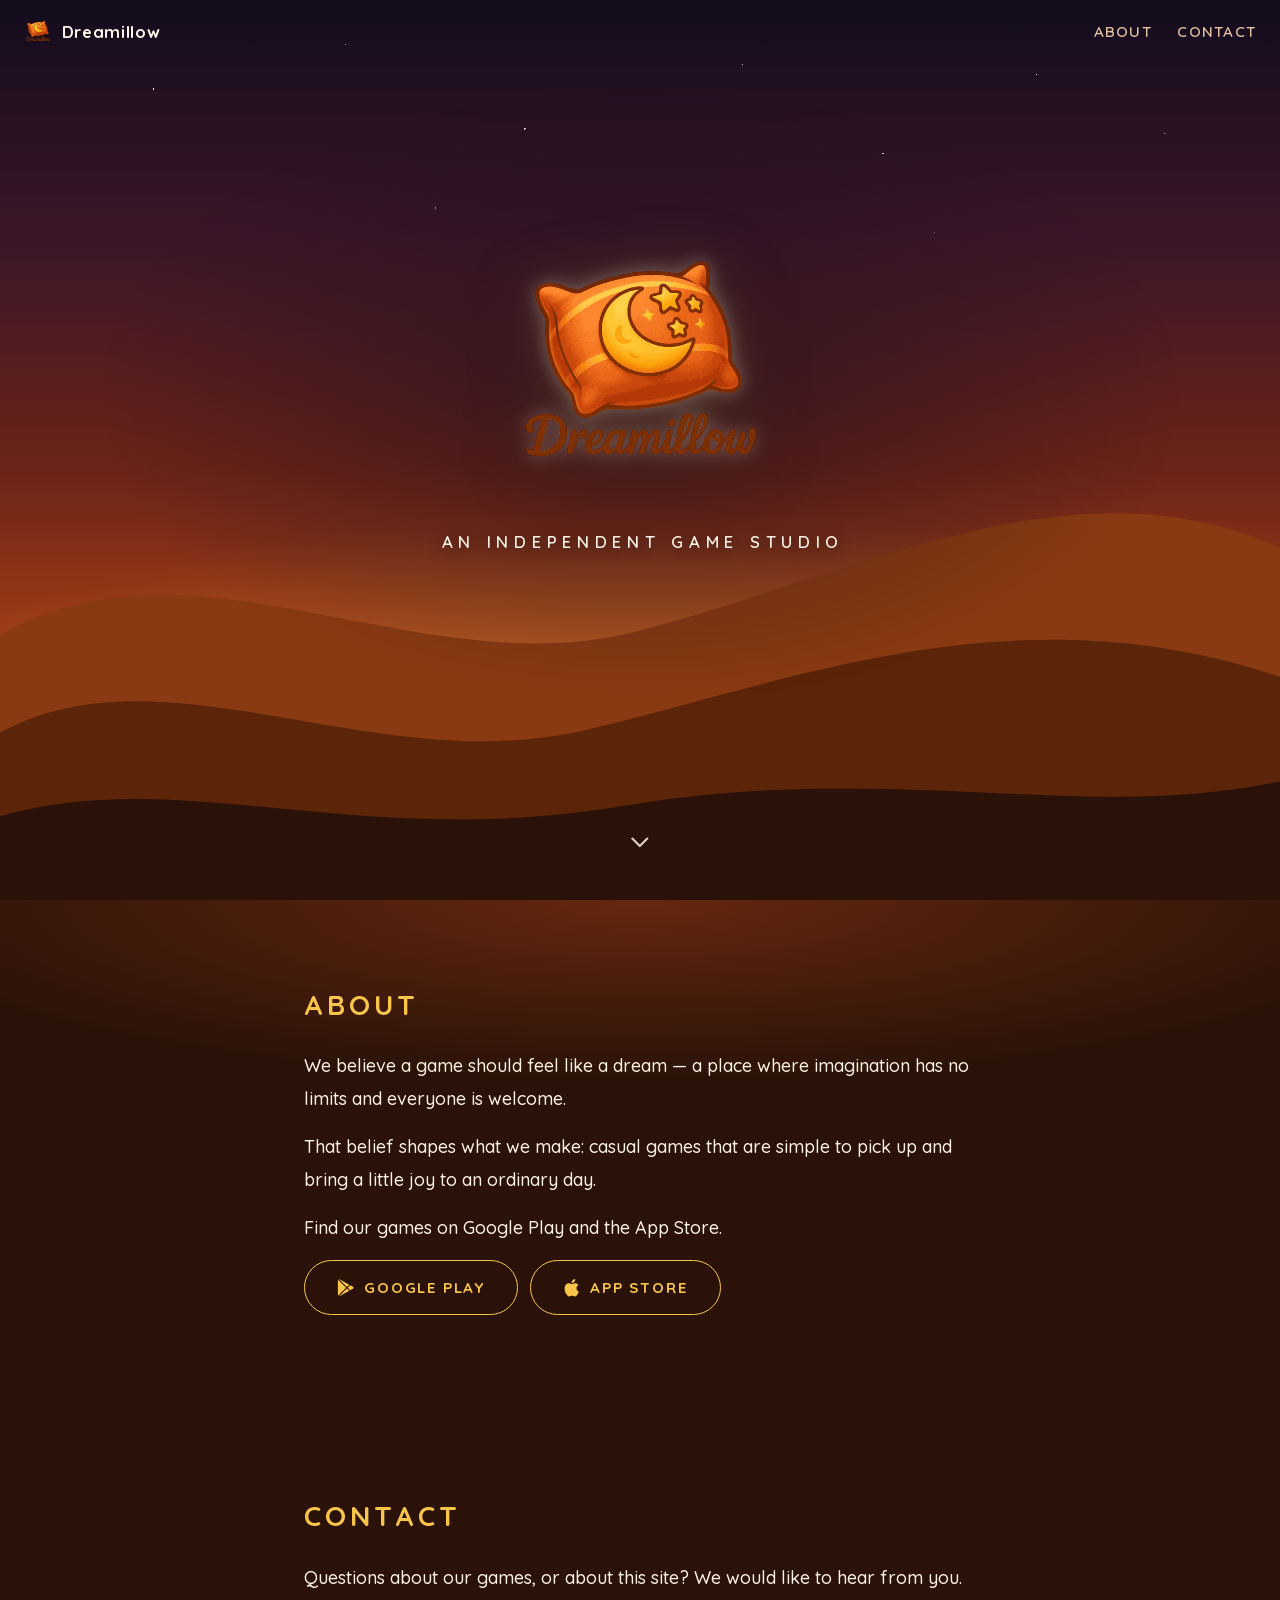
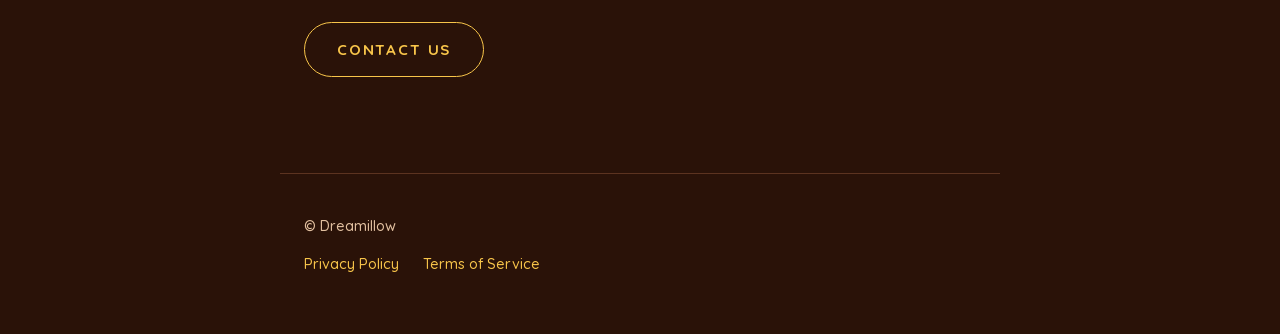
==== commit 33372289: "Add store icons to the Google Play and App Store buttons Inline the Simple Icons (CC0) glyphs as SVG" ====
--- a/index.html
+++ b/index.html
@@ -68,8 +68,8 @@
         and bring a little joy to an ordinary day.</p>
       <p>Find our games on Google Play and the App Store.</p>
       <p class="store-links">
-        <a class="pill-button" href="https://play.google.com/store/apps/dev?id=8315990419131037294">Google Play</a>
-        <a class="pill-button" href="https://apps.apple.com/developer/id1828853316">App Store</a>
+        <a class="pill-button" href="https://play.google.com/store/apps/dev?id=8315990419131037294"><svg class="pill-icon" viewBox="0 0 24 24" aria-hidden="true" focusable="false"><path d="M22.018 13.298l-3.919 2.218-3.515-3.493 3.543-3.521 3.891 2.202a1.49 1.49 0 0 1 0 2.594zM1.337.924a1.486 1.486 0 0 0-.112.568v21.017c0 .217.045.419.124.6l11.155-11.087L1.337.924zm12.207 10.065l3.258-3.238L3.45.195a1.466 1.466 0 0 0-.946-.179l11.04 10.973zm0 2.067l-11 10.933c.298.036.612-.016.906-.183l13.324-7.54-3.23-3.21z"/></svg>Google Play</a>
+        <a class="pill-button" href="https://apps.apple.com/developer/id1828853316"><svg class="pill-icon" viewBox="0 0 24 24" aria-hidden="true" focusable="false"><path d="M12.152 6.896c-.948 0-2.415-1.078-3.96-1.04-2.04.027-3.91 1.183-4.961 3.014-2.117 3.675-.546 9.103 1.519 12.09 1.013 1.454 2.208 3.09 3.792 3.039 1.52-.065 2.09-.987 3.935-.987 1.831 0 2.35.987 3.96.948 1.637-.026 2.676-1.48 3.676-2.948 1.156-1.688 1.636-3.325 1.662-3.415-.039-.013-3.182-1.221-3.22-4.857-.026-3.04 2.48-4.494 2.597-4.559-1.429-2.09-3.623-2.324-4.39-2.376-2-.156-3.675 1.09-4.61 1.09zM15.53 3.83c.843-1.012 1.4-2.427 1.245-3.83-1.207.052-2.662.805-3.532 1.818-.78.896-1.454 2.338-1.273 3.714 1.338.104 2.715-.688 3.559-1.701"/></svg>App Store</a>
       </p>
     </section>
 
--- a/assets/style.css
+++ b/assets/style.css
@@ -331,7 +331,19 @@
   gap: 0.75rem;
 }
 
-.store-links .pill-button { margin-top: 0; }
+.store-links .pill-button {
+  display: inline-flex;
+  align-items: center;
+  gap: 0.6rem;
+  margin-top: 0;
+}
+
+.pill-icon {
+  width: 1.15em;
+  height: 1.15em;
+  flex-shrink: 0;
+  fill: currentColor;
+}
 
 /* ---------- legal pages ---------- */
 
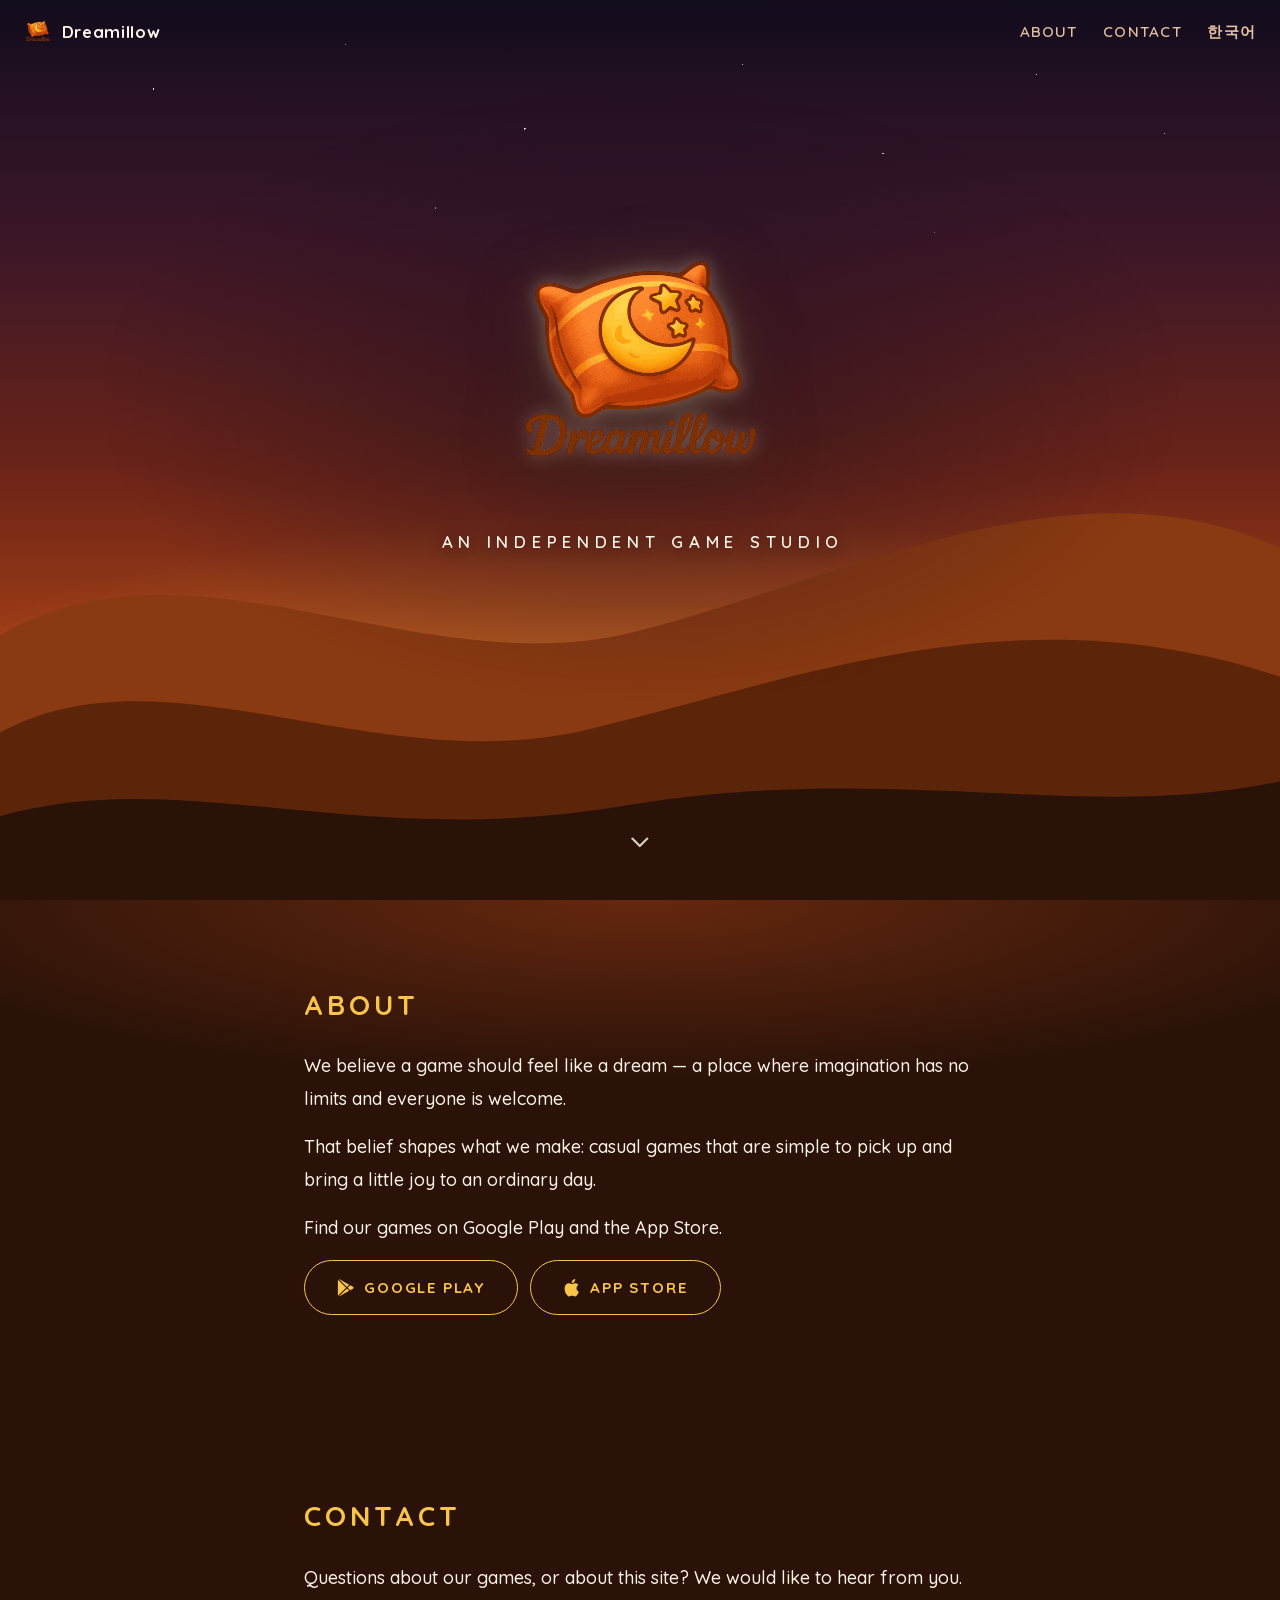
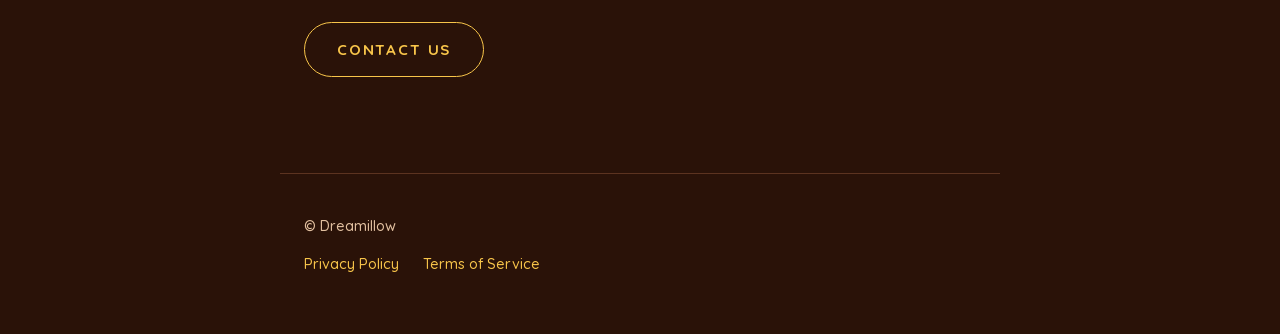
==== commit 7b3ff949: "Add a Korean version of the site under /ko/ English stays the default at the existing URLs, so the p" ====
--- a/index.html
+++ b/index.html
@@ -10,6 +10,9 @@
 <link rel="apple-touch-icon" href="/assets/dreamillow.png">
 <link rel="preload" href="/assets/fonts/quicksand-latin.woff2" as="font" type="font/woff2" crossorigin>
 <link rel="stylesheet" href="/assets/style.css">
+<link rel="alternate" hreflang="en" href="https://dreamillow.github.io/">
+<link rel="alternate" hreflang="ko" href="https://dreamillow.github.io/ko/">
+<link rel="alternate" hreflang="x-default" href="https://dreamillow.github.io/">
 </head>
 <body>
 
@@ -21,6 +24,7 @@
   <nav aria-label="Main">
     <a href="#about">About</a>
     <a href="#contact">Contact</a>
+    <a href="/ko/index.html" hreflang="ko" lang="ko">한국어</a>
   </nav>
 </header>
 
--- a/assets/style.css
+++ b/assets/style.css
@@ -435,6 +435,26 @@
 
 .footer nav a:hover { text-decoration: underline; }
 
+/* ---------- korean ----------
+   Quicksand has no Hangul, so Hangul falls through to the system font while
+   digits and latin stay in Quicksand. The wide tracking suits latin capitals
+   only; Hangul needs far less of it. */
+
+body:lang(ko) {
+  font-family: "Quicksand", -apple-system, BlinkMacSystemFont, "Apple SD Gothic Neo",
+    "Malgun Gothic", "Noto Sans KR", Roboto, sans-serif;
+  word-break: keep-all;
+  overflow-wrap: break-word;
+}
+
+.tagline:lang(ko) {
+  letter-spacing: 0.2em;
+  text-indent: 0.2em;
+}
+
+.section h2:lang(ko),
+.pill-button:lang(ko) { letter-spacing: 0.04em; }
+
 /* ---------- scroll reveal ----------
    Hidden only when main.js has run, so no-JS visitors still see everything. */
 
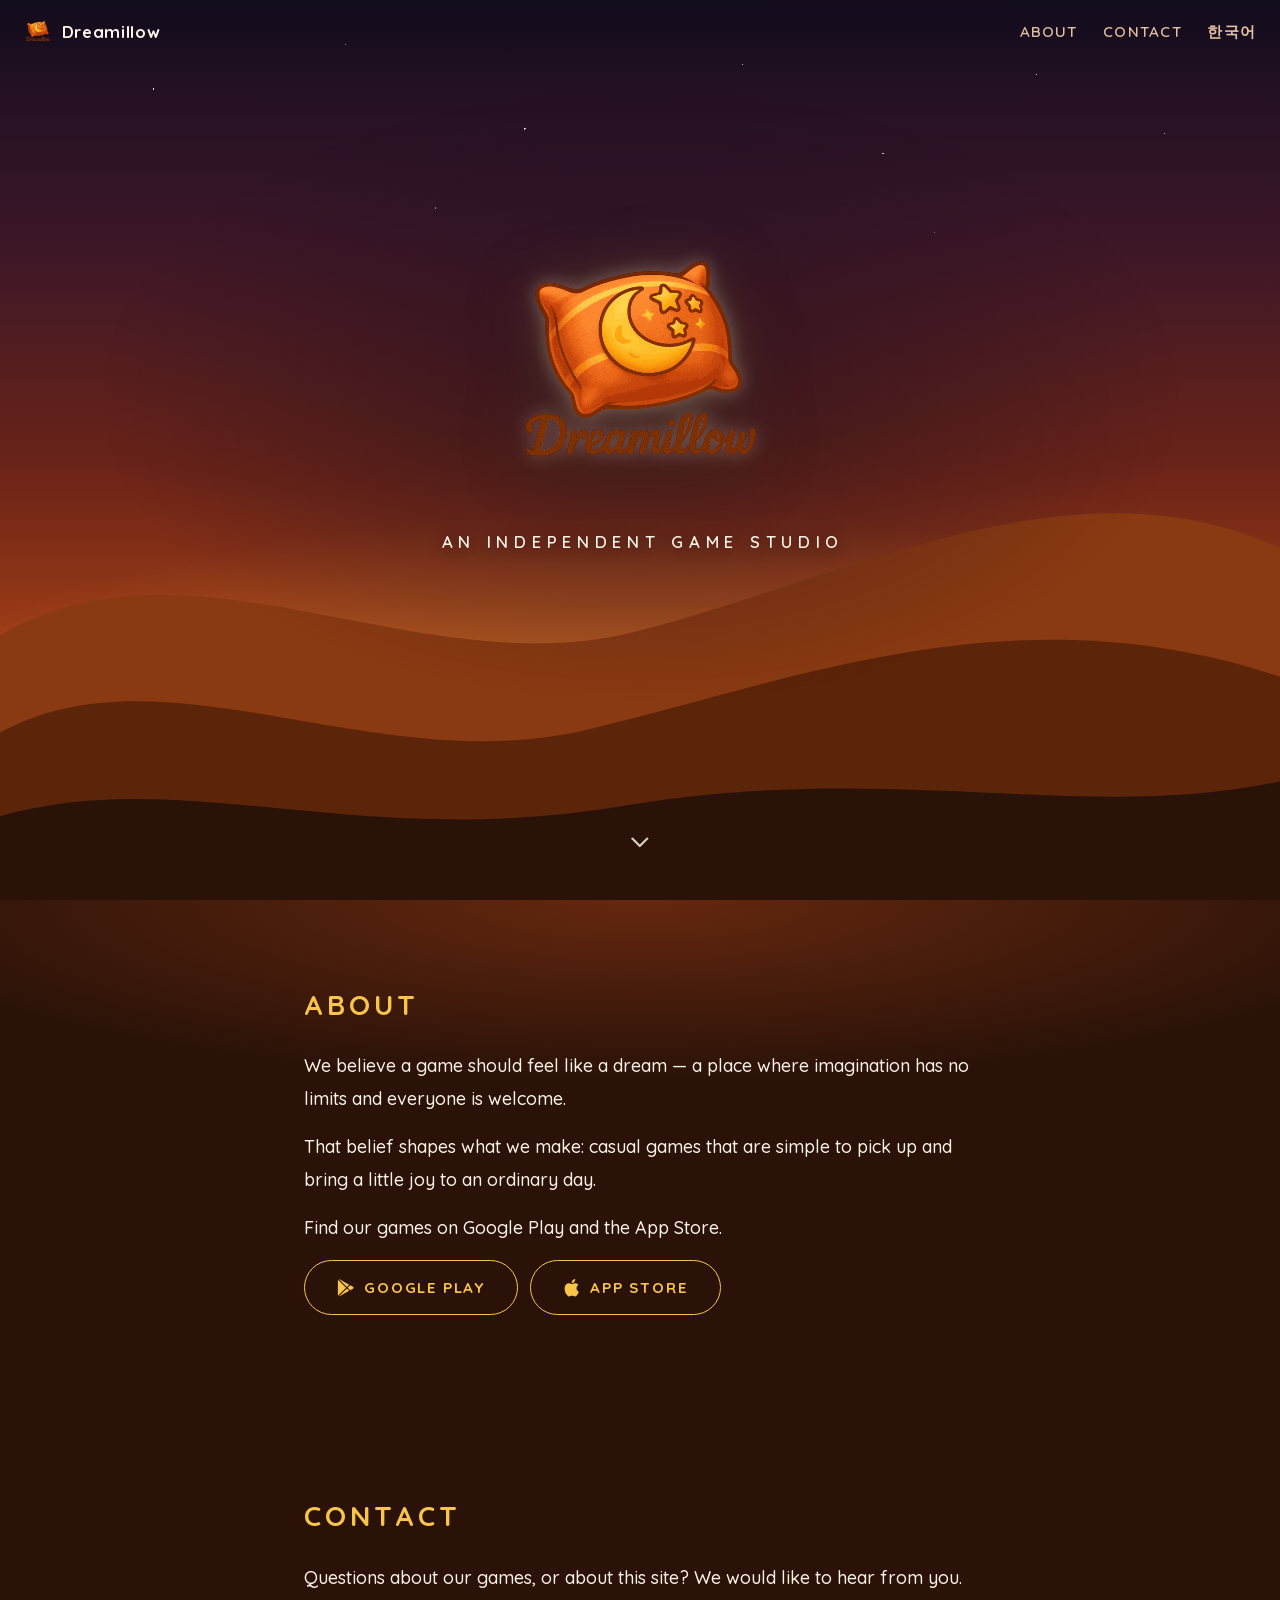
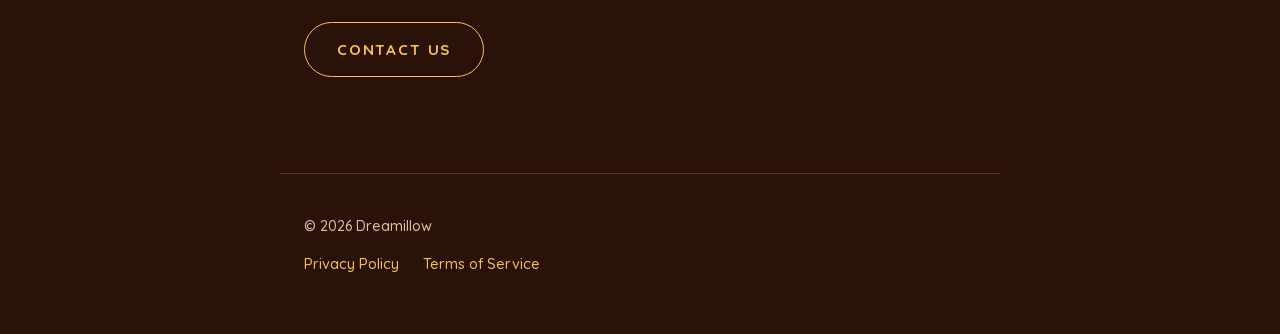
==== commit 0a5a641d: "Add the year to the footer copyright line Co-Authored-By: Claude Opus 5.5 <noreply@anthropic.com>" ====
--- a/index.html
+++ b/index.html
@@ -86,7 +86,7 @@
 </main>
 
 <footer class="footer">
-  <p>&copy; Dreamillow</p>
+  <p>&copy; 2026 Dreamillow</p>
   <nav aria-label="Legal">
     <a href="/privacy.html">Privacy Policy</a>
     <a href="/terms.html">Terms of Service</a>
